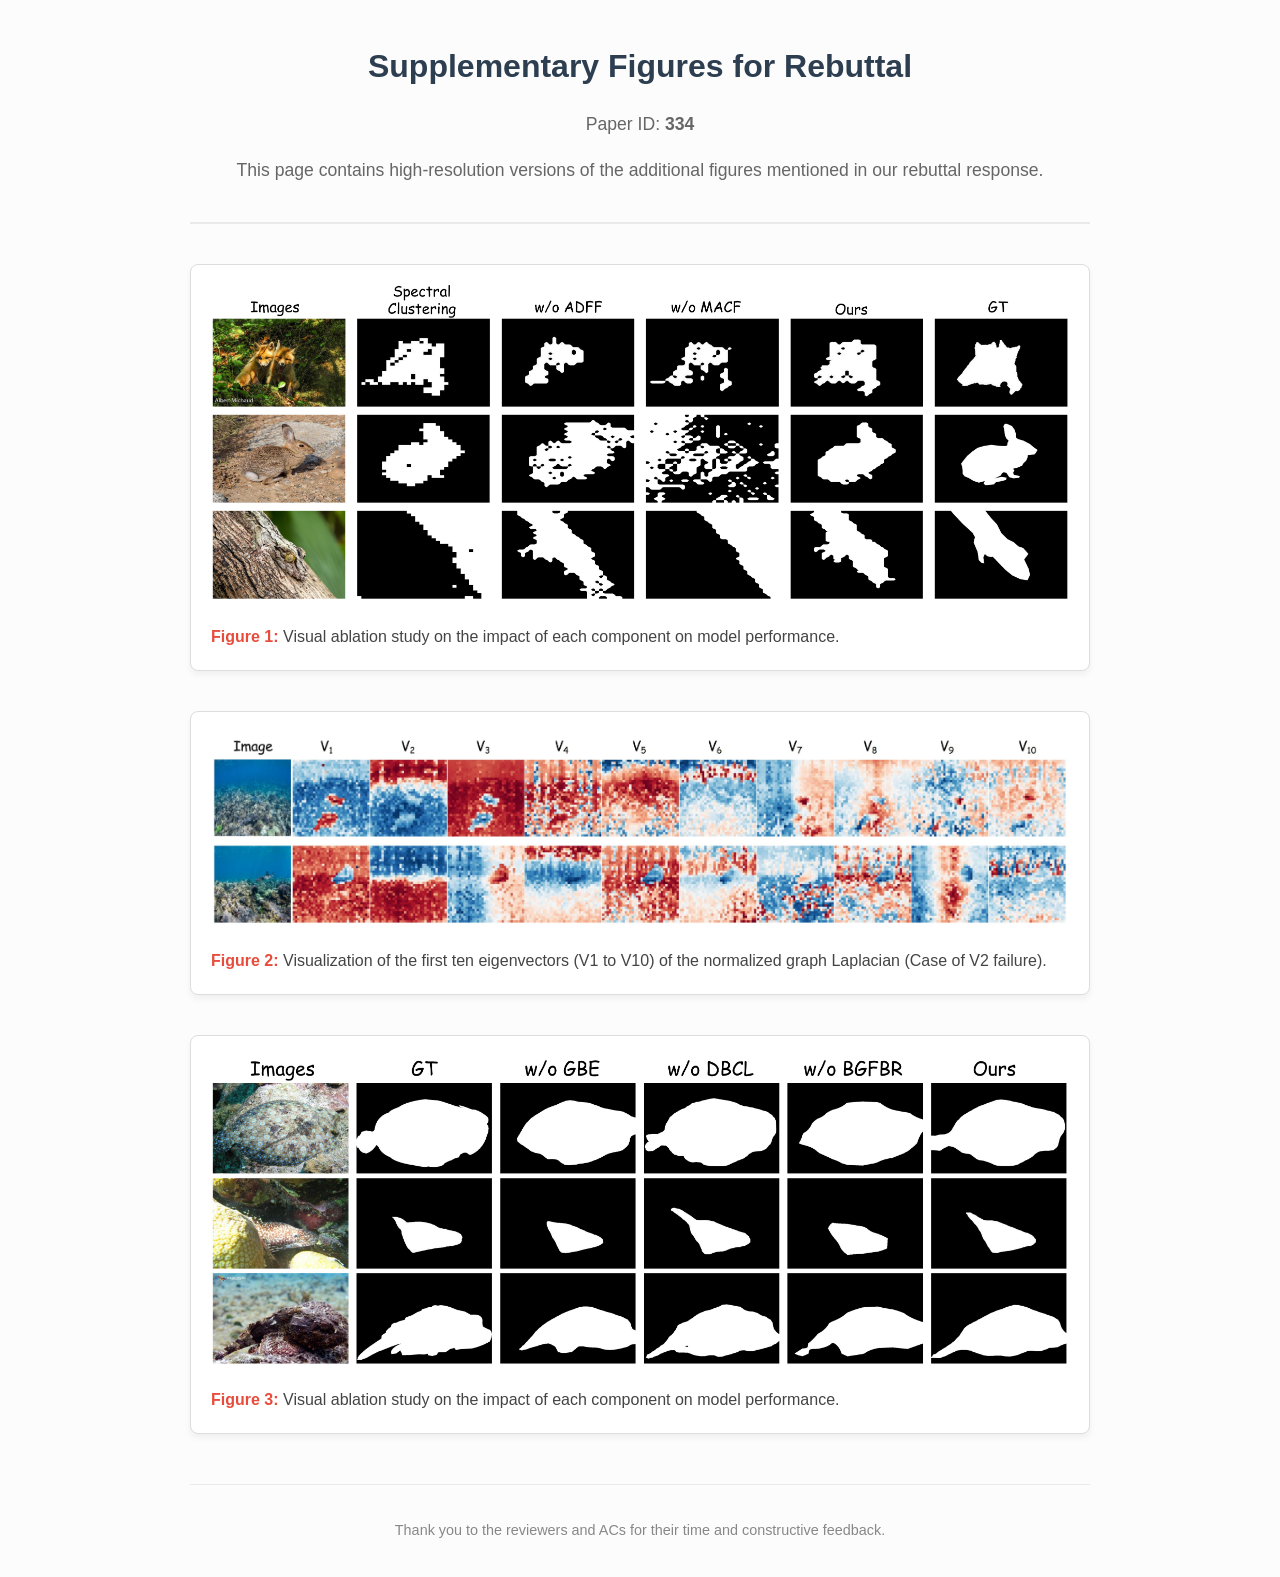
==== index.html @ 37d8f1e4 "Add files via upload" ====
<!DOCTYPE html>
<html lang="zh-CN">
<head>
    <meta charset="UTF-8">
    <meta name="viewport" content="width=device-width, initial-scale=1.0">
    <title>Rebuttal Figures - Paper ID 334</title>
    <style>
        body {
            font-family: 'Segoe UI', Tahoma, Geneva, Verdana, sans-serif;
            line-height: 1.6;
            color: #333;
            max-width: 900px;
            margin: 0 auto;
            padding: 20px;
            background-color: #fcfcfc;
        }
        header {
            text-align: center;
            margin-bottom: 40px;
            padding-bottom: 20px;
            border-bottom: 2px solid #eaeaea;
        }
        h1 {
            color: #2c3e50;
            margin-bottom: 10px;
        }
        p.description {
            color: #666;
            font-size: 1.1em;
        }
        figure {
            background: #fff;
            border: 1px solid #ddd;
            border-radius: 8px;
            padding: 20px;
            margin: 0 0 40px 0;
            box-shadow: 0 4px 6px rgba(0,0,0,0.05);
            text-align: center;
        }
        figure img {
            max-width: 100%;
            height: auto;
            border-radius: 4px;
        }
        figcaption {
            margin-top: 15px;
            font-size: 1em;
            color: #444;
            text-align: left;
        }
        .figure-label {
            font-weight: bold;
            color: #e74c3c;
        }
        footer {
            text-align: center;
            margin-top: 50px;
            padding-top: 20px;
            border-top: 1px solid #eaeaea;
            color: #888;
            font-size: 0.9em;
        }
    </style>
</head>
<body>

    <header>
        <h1>Supplementary Figures for Rebuttal</h1>
        <p class="description">Paper ID: <strong>334</strong></p>
        <p class="description">This page contains high-resolution versions of the additional figures mentioned in our rebuttal response.</p>
    </header>

    <main>
        <figure id="figure-1">
            <img src="assets/figure_1.jpg" alt="Figure 1">
            <figcaption>
                <span class="figure-label">Figure 1:</span> 
                Visual ablation study on the impact of each component on model performance.
            </figcaption>
        </figure>

        <figure id="figure-2">
            <img src="assets/figure_2.jpg" alt="Figure 2">
            <figcaption>
                <span class="figure-label">Figure 2:</span> 
                Visualization of the first ten eigenvectors (V1 to V10) of the normalized graph Laplacian (Case of V2 failure).
            </figcaption>
        </figure>

        <figure id="figure-3">
            <img src="assets/figure_3.jpg" alt="Figure 3">
            <figcaption>
                <span class="figure-label">Figure 3:</span> 
                Visual ablation study on the impact of each component on model performance.
            </figcaption>
        </figure>
    </main>

    <footer>
        <p>Thank you to the reviewers and ACs for their time and constructive feedback.</p>
    </footer>

</body>
</html>
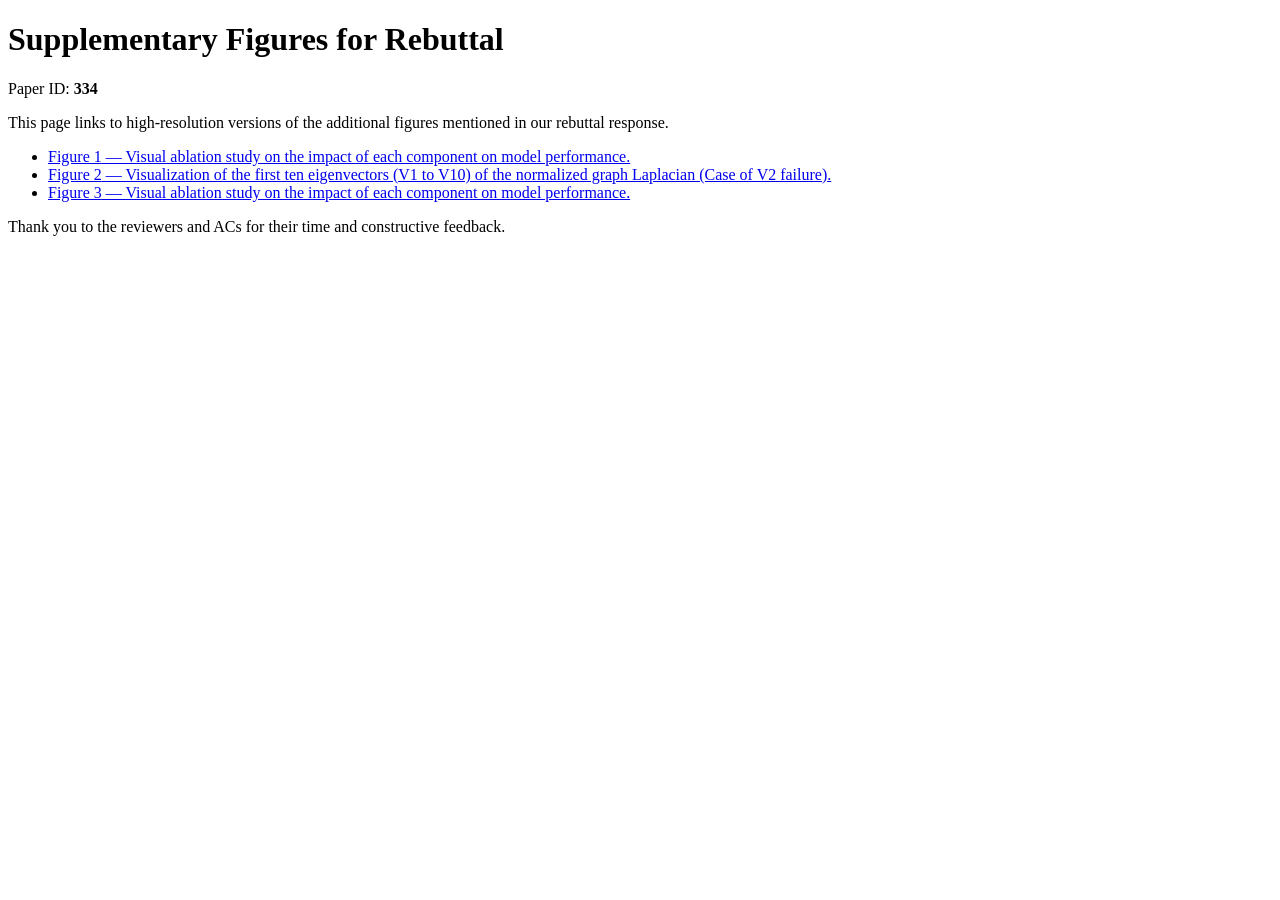
==== commit 9ec2bdb2: "Add files via upload" ====
--- a/index.html
+++ b/index.html
@@ -4,96 +4,34 @@
     <meta charset="UTF-8">
     <meta name="viewport" content="width=device-width, initial-scale=1.0">
     <title>Rebuttal Figures - Paper ID 334</title>
-    <style>
-        body {
-            font-family: 'Segoe UI', Tahoma, Geneva, Verdana, sans-serif;
-            line-height: 1.6;
-            color: #333;
-            max-width: 900px;
-            margin: 0 auto;
-            padding: 20px;
-            background-color: #fcfcfc;
-        }
-        header {
-            text-align: center;
-            margin-bottom: 40px;
-            padding-bottom: 20px;
-            border-bottom: 2px solid #eaeaea;
-        }
-        h1 {
-            color: #2c3e50;
-            margin-bottom: 10px;
-        }
-        p.description {
-            color: #666;
-            font-size: 1.1em;
-        }
-        figure {
-            background: #fff;
-            border: 1px solid #ddd;
-            border-radius: 8px;
-            padding: 20px;
-            margin: 0 0 40px 0;
-            box-shadow: 0 4px 6px rgba(0,0,0,0.05);
-            text-align: center;
-        }
-        figure img {
-            max-width: 100%;
-            height: auto;
-            border-radius: 4px;
-        }
-        figcaption {
-            margin-top: 15px;
-            font-size: 1em;
-            color: #444;
-            text-align: left;
-        }
-        .figure-label {
-            font-weight: bold;
-            color: #e74c3c;
-        }
-        footer {
-            text-align: center;
-            margin-top: 50px;
-            padding-top: 20px;
-            border-top: 1px solid #eaeaea;
-            color: #888;
-            font-size: 0.9em;
-        }
-    </style>
+    <link rel="stylesheet" href="styles.css">
 </head>
 <body>
 
     <header>
         <h1>Supplementary Figures for Rebuttal</h1>
         <p class="description">Paper ID: <strong>334</strong></p>
-        <p class="description">This page contains high-resolution versions of the additional figures mentioned in our rebuttal response.</p>
+        <p class="description">This page links to high-resolution versions of the additional figures mentioned in our rebuttal response.</p>
     </header>
 
     <main>
-        <figure id="figure-1">
-            <img src="assets/figure_1.jpg" alt="Figure 1">
-            <figcaption>
-                <span class="figure-label">Figure 1:</span> 
-                Visual ablation study on the impact of each component on model performance.
-            </figcaption>
-        </figure>
-
-        <figure id="figure-2">
-            <img src="assets/figure_2.jpg" alt="Figure 2">
-            <figcaption>
-                <span class="figure-label">Figure 2:</span> 
-                Visualization of the first ten eigenvectors (V1 to V10) of the normalized graph Laplacian (Case of V2 failure).
-            </figcaption>
-        </figure>
-
-        <figure id="figure-3">
-            <img src="assets/figure_3.jpg" alt="Figure 3">
-            <figcaption>
-                <span class="figure-label">Figure 3:</span> 
-                Visual ablation study on the impact of each component on model performance.
-            </figcaption>
-        </figure>
+        <ul class="figure-list">
+            <li>
+                <a href="figure-1.html">
+                    <span class="figure-label">Figure 1</span> — Visual ablation study on the impact of each component on model performance.
+                </a>
+            </li>
+            <li>
+                <a href="figure-2.html">
+                    <span class="figure-label">Figure 2</span> — Visualization of the first ten eigenvectors (V1 to V10) of the normalized graph Laplacian (Case of V2 failure).
+                </a>
+            </li>
+            <li>
+                <a href="figure-3.html">
+                    <span class="figure-label">Figure 3</span> — Visual ablation study on the impact of each component on model performance.
+                </a>
+            </li>
+        </ul>
     </main>
 
     <footer>
@@ -101,4 +39,4 @@
     </footer>
 
 </body>
-</html>+</html>
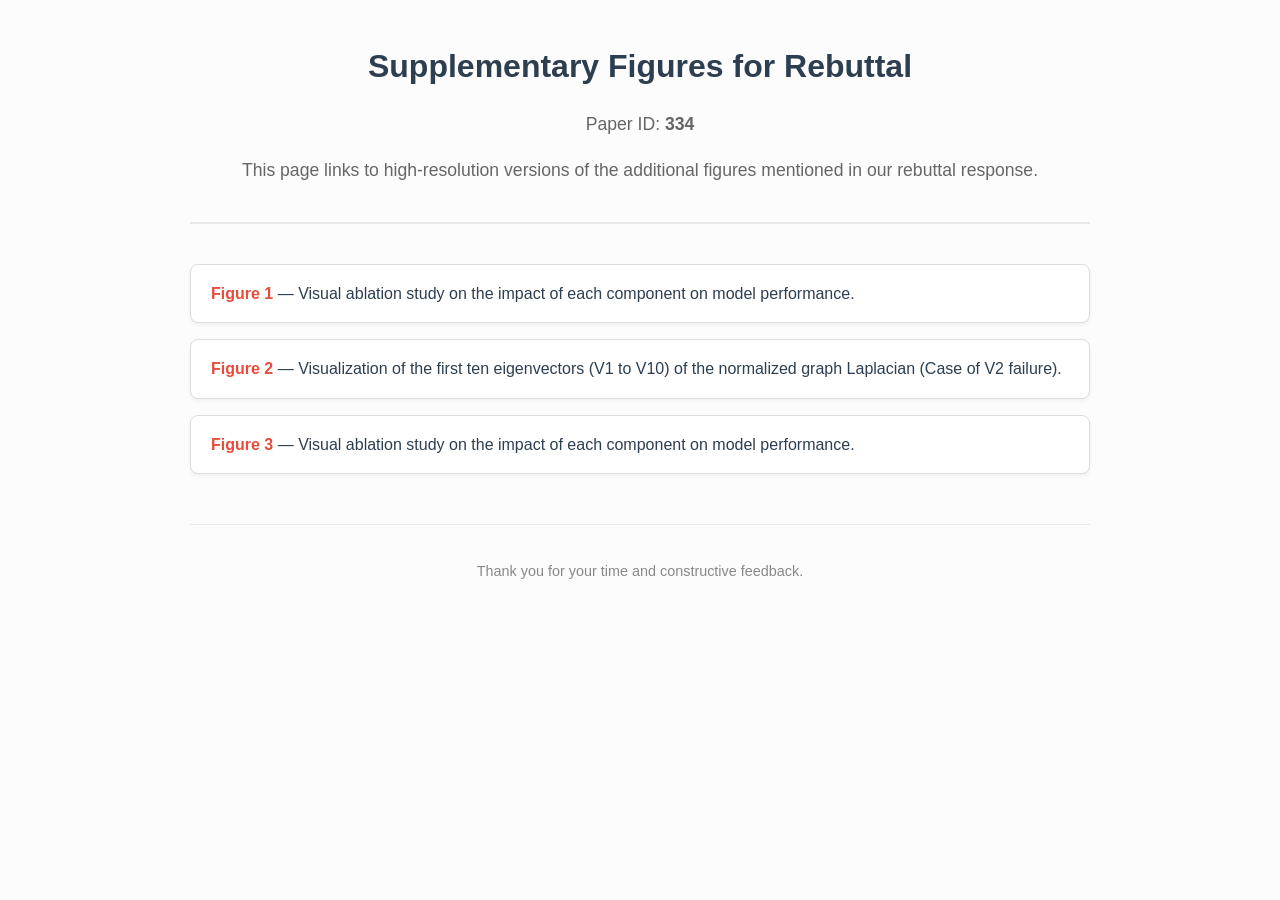
==== commit 429bdb0a: "Add files via upload" ====
--- a/index.html
+++ b/index.html
@@ -35,7 +35,7 @@
     </main>
 
     <footer>
-        <p>Thank you to the reviewers and ACs for their time and constructive feedback.</p>
+        <p>Thank you for your time and constructive feedback.</p>
     </footer>
 
 </body>
--- a/styles.css
+++ b/styles.css
@@ -0,0 +1,92 @@
+body {
+    font-family: 'Segoe UI', Tahoma, Geneva, Verdana, sans-serif;
+    line-height: 1.6;
+    color: #333;
+    max-width: 900px;
+    margin: 0 auto;
+    padding: 20px;
+    background-color: #fcfcfc;
+}
+header {
+    text-align: center;
+    margin-bottom: 40px;
+    padding-bottom: 20px;
+    border-bottom: 2px solid #eaeaea;
+}
+h1 {
+    color: #2c3e50;
+    margin-bottom: 10px;
+}
+p.description {
+    color: #666;
+    font-size: 1.1em;
+}
+.nav-back {
+    display: inline-block;
+    margin-bottom: 24px;
+    color: #3498db;
+    text-decoration: none;
+    font-size: 0.95em;
+}
+.nav-back:hover {
+    text-decoration: underline;
+}
+.figure-list {
+    list-style: none;
+    padding: 0;
+    margin: 0;
+}
+.figure-list li {
+    margin: 0 0 16px 0;
+}
+.figure-list a {
+    display: block;
+    padding: 16px 20px;
+    background: #fff;
+    border: 1px solid #ddd;
+    border-radius: 8px;
+    box-shadow: 0 2px 4px rgba(0,0,0,0.05);
+    color: #2c3e50;
+    text-decoration: none;
+    transition: border-color 0.2s ease, box-shadow 0.2s ease;
+}
+.figure-list a:hover {
+    border-color: #3498db;
+    box-shadow: 0 4px 12px rgba(52, 152, 219, 0.15);
+}
+.figure-list .figure-label {
+    font-weight: bold;
+    color: #e74c3c;
+}
+figure {
+    background: #fff;
+    border: 1px solid #ddd;
+    border-radius: 8px;
+    padding: 20px;
+    margin: 0 0 40px 0;
+    box-shadow: 0 4px 6px rgba(0,0,0,0.05);
+    text-align: center;
+}
+figure img {
+    max-width: 100%;
+    height: auto;
+    border-radius: 4px;
+}
+figcaption {
+    margin-top: 15px;
+    font-size: 1em;
+    color: #444;
+    text-align: left;
+}
+.figure-label {
+    font-weight: bold;
+    color: #e74c3c;
+}
+footer {
+    text-align: center;
+    margin-top: 50px;
+    padding-top: 20px;
+    border-top: 1px solid #eaeaea;
+    color: #888;
+    font-size: 0.9em;
+}
